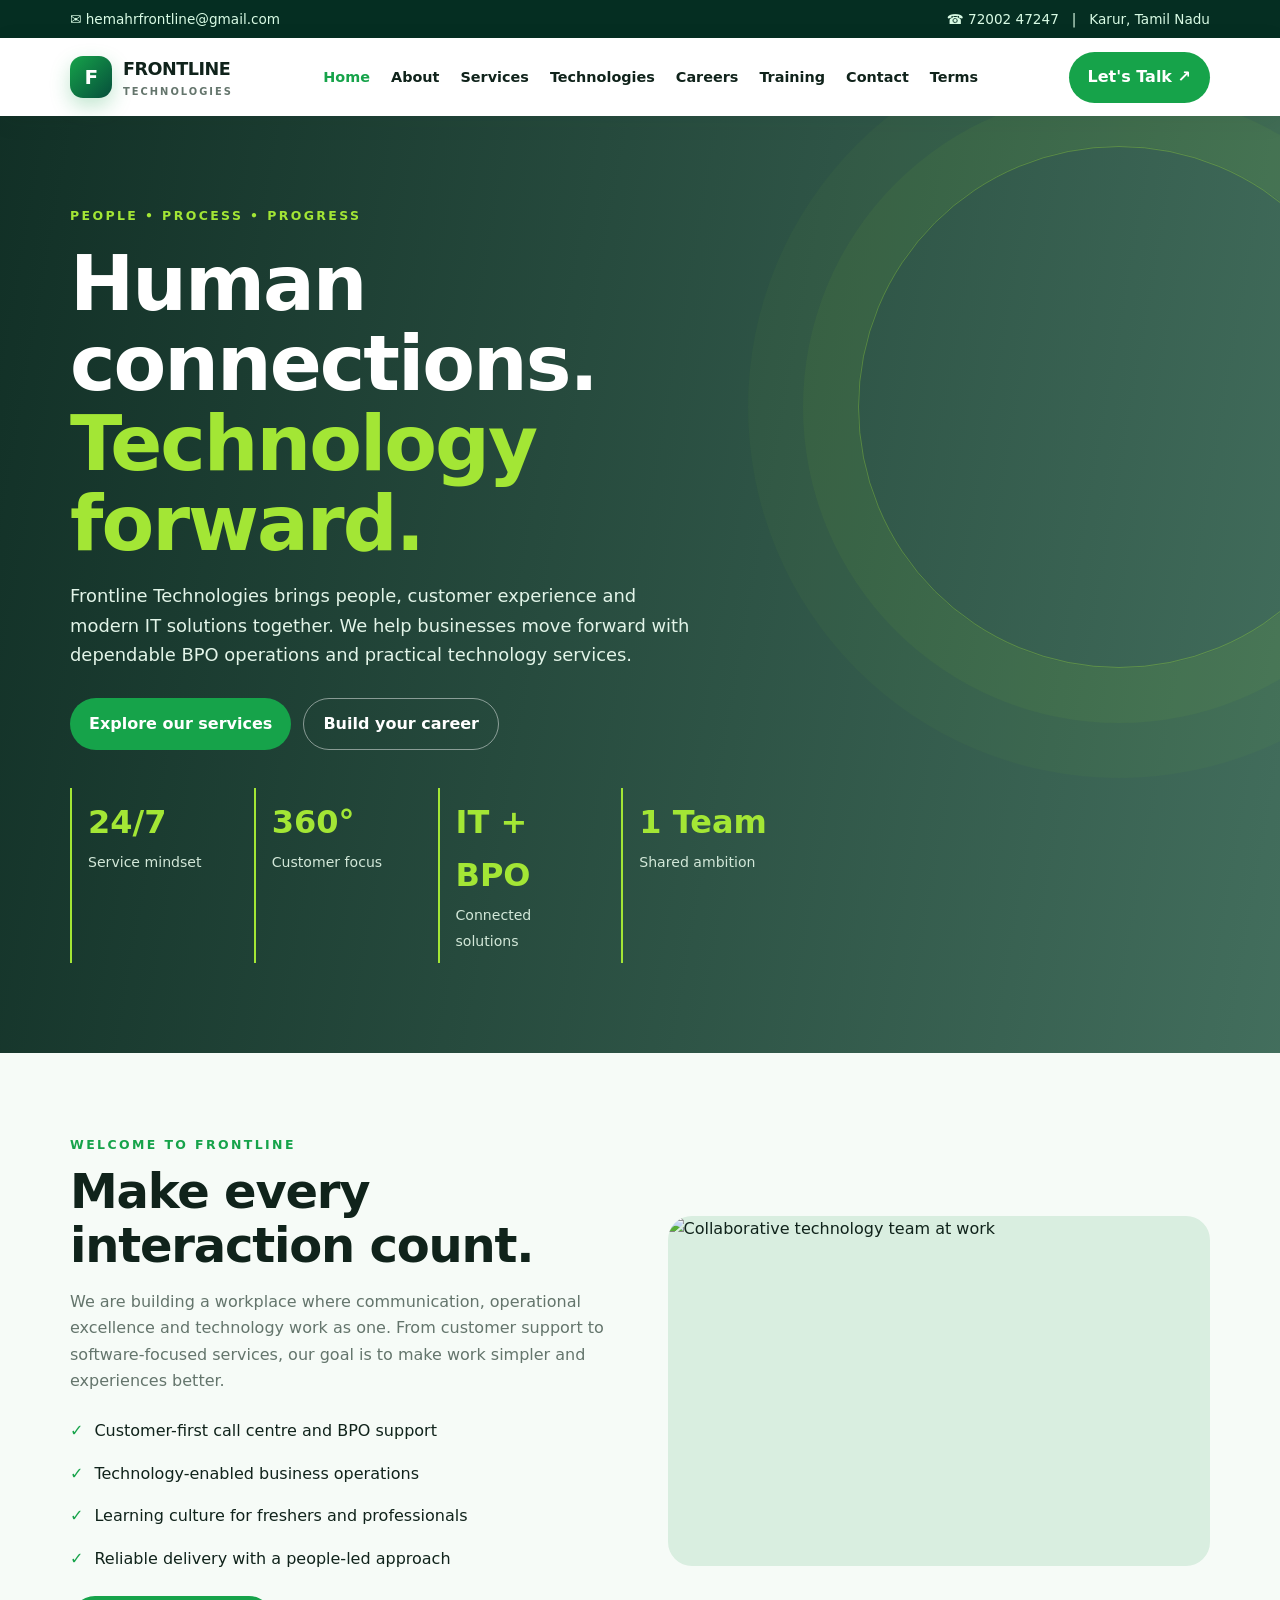
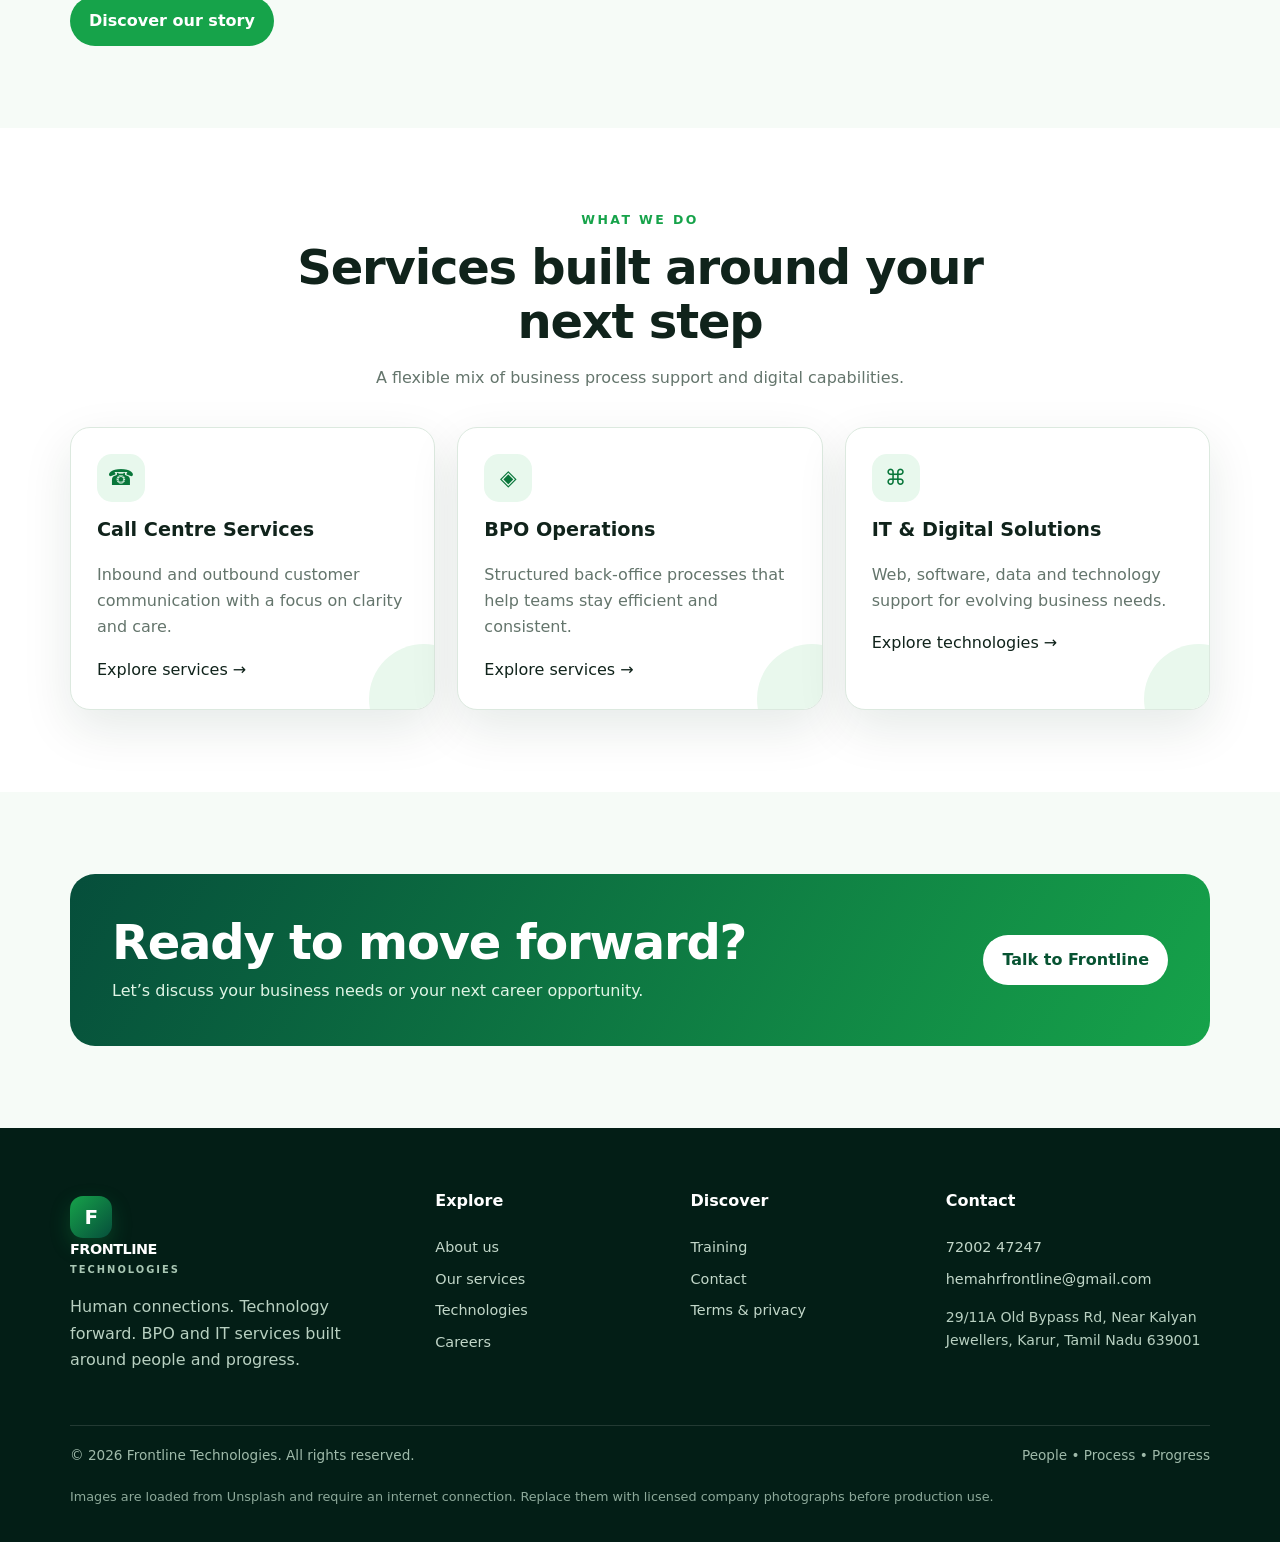
==== index.html @ feb887e4 "Initial commit" ====
<!DOCTYPE html>
<html lang="en"><head><meta charset="UTF-8"><meta name="viewport" content="width=device-width, initial-scale=1.0">
<meta name="description" content="Frontline Technologies - Call centre, BPO and IT technology services in Karur, Tamil Nadu.">
<title>Home | Frontline Technologies</title><link rel="stylesheet" href="assets/style.css"></head><body>
<div class="topbar"><div class="container"><span>✉ hemahrfrontline@gmail.com</span><span>☎ 72002 47247 &nbsp; | &nbsp; Karur, Tamil Nadu</span></div></div>
<header class="navbar"><div class="container nav-inner"><a class="brand" href="index.html"><span class="brand-mark">F</span><span>FRONTLINE<small>TECHNOLOGIES</small></span></a>
<button class="menu-toggle" aria-label="Toggle navigation">☰</button><nav class="nav-links"><a href="index.html" class="active">Home</a><a href="about.html" class="">About</a><a href="services.html" class="">Services</a><a href="technologies.html" class="">Technologies</a><a href="careers.html" class="">Careers</a><a href="training.html" class="">Training</a><a href="contact.html" class="">Contact</a><a href="terms.html" class="">Terms</a></nav><a class="nav-cta" href="contact.html">Let's Talk ↗</a></div></header>
<main>
<section class="hero"><div class="container"><div class="hero-content">
<div class="eyebrow">People • Process • Progress</div><h1>Human connections.<br><span style="color:var(--lime)">Technology forward.</span></h1>
<p>Frontline Technologies brings people, customer experience and modern IT solutions together. We help businesses move forward with dependable BPO operations and practical technology services.</p>
<div class="hero-actions"><a class="btn" href="services.html">Explore our services</a><a class="btn btn-outline" href="careers.html">Build your career</a></div>
<div class="stats"><div class="stat"><strong>24/7</strong><span>Service mindset</span></div><div class="stat"><strong>360°</strong><span>Customer focus</span></div><div class="stat"><strong>IT + BPO</strong><span>Connected solutions</span></div><div class="stat"><strong>1 Team</strong><span>Shared ambition</span></div></div>
</div></div></section>
<section class="section"><div class="container split"><div><div class="eyebrow" style="color:var(--green)">Welcome to Frontline</div><h2>Make every interaction count.</h2><p class="muted">We are building a workplace where communication, operational excellence and technology work as one. From customer support to software-focused services, our goal is to make work simpler and experiences better.</p><ul class="checklist"><li>Customer-first call centre and BPO support</li><li>Technology-enabled business operations</li><li>Learning culture for freshers and professionals</li><li>Reliable delivery with a people-led approach</li></ul><a class="btn" href="about.html">Discover our story</a></div><div class="feature-image"><img src="https://images.unsplash.com/photo-1521737711867-e3b97375f902?auto=format&fit=crop&w=1000&q=85" alt="Collaborative technology team at work"></div></div></section>
<section class="section section-white"><div class="container"><div class="section-head center"><div class="eyebrow" style="color:var(--green)">What we do</div><h2>Services built around your next step</h2><p class="muted">A flexible mix of business process support and digital capabilities.</p></div><div class="grid grid-3">
<div class="card service-card"><div class="iconbox">☎</div><h3>Call Centre Services</h3><p class="muted">Inbound and outbound customer communication with a focus on clarity and care.</p><a href="services.html">Explore services →</a></div>
<div class="card service-card"><div class="iconbox">◈</div><h3>BPO Operations</h3><p class="muted">Structured back-office processes that help teams stay efficient and consistent.</p><a href="services.html">Explore services →</a></div>
<div class="card service-card"><div class="iconbox">⌘</div><h3>IT & Digital Solutions</h3><p class="muted">Web, software, data and technology support for evolving business needs.</p><a href="technologies.html">Explore technologies →</a></div>
</div></div></section>
<section class="section"><div class="container"><div class="banner"><div><h2>Ready to move forward?</h2><p>Let’s discuss your business needs or your next career opportunity.</p></div><a class="btn" href="contact.html">Talk to Frontline</a></div></div></section>
</main>
<footer class="footer"><div class="container"><div class="footer-grid">
<div><a class="brand" href="index.html" style="color:#fff"><span class="brand-mark">F</span><span>FRONTLINE<small style="color:#a9c7b4">TECHNOLOGIES</small></span></a><p style="color:#b8d0c1;max-width:290px">Human connections. Technology forward. BPO and IT services built around people and progress.</p></div>
<div><h4>Explore</h4><a href="about.html">About us</a><a href="services.html">Our services</a><a href="technologies.html">Technologies</a><a href="careers.html">Careers</a></div>
<div><h4>Discover</h4><a href="training.html">Training</a><a href="contact.html">Contact</a><a href="terms.html">Terms & privacy</a></div>
<div><h4>Contact</h4><a href="tel:+917200247247">72002 47247</a><a href="mailto:hemahrfrontline@gmail.com">hemahrfrontline@gmail.com</a><p style="color:#b8d0c1;font-size:.88rem">29/11A Old Bypass Rd, Near Kalyan Jewellers, Karur, Tamil Nadu 639001</p></div>
</div><div class="footer-bottom"><span>© <span data-year></span> Frontline Technologies. All rights reserved.</span><span>People • Process • Progress</span></div>
<p class="copyright-note">Images are loaded from Unsplash and require an internet connection. Replace them with licensed company photographs before production use.</p>
</div></footer><script src="assets/script.js"></script></body></html>
---- assets/style.css ----
:root{--green:#16a34a;--lime:#a3e635;--deep:#052e22;--ink:#10231b;--muted:#64756c;--paper:#f6fbf7;--white:#fff;--line:#dce9df;--shadow:0 18px 50px rgba(5,46,34,.10)}
*{box-sizing:border-box}html{scroll-behavior:smooth}body{margin:0;font-family:Inter,ui-sans-serif,system-ui,-apple-system,Segoe UI,Roboto,Arial,sans-serif;color:var(--ink);background:var(--paper);line-height:1.65}a{color:inherit;text-decoration:none}img{max-width:100%;display:block}.container{width:min(1140px,92%);margin:auto}.topbar{background:var(--deep);color:#d9fbe5;font-size:.85rem;padding:8px 0}.topbar .container{display:flex;justify-content:space-between;gap:15px;flex-wrap:wrap}.navbar{background:#fff;position:sticky;top:0;z-index:20;box-shadow:0 5px 24px #052e2210}.nav-inner{display:flex;align-items:center;justify-content:space-between;min-height:78px;gap:20px}.brand{display:flex;align-items:center;gap:11px;font-weight:900;letter-spacing:-.5px;font-size:1.1rem}.brand-mark{width:42px;height:42px;border-radius:13px;background:linear-gradient(135deg,var(--green),#064e3b);display:grid;place-items:center;color:#fff;font-size:1.25rem;box-shadow:0 8px 20px #16a34a44}.brand small{display:block;font-size:.62rem;letter-spacing:2px;color:var(--muted);font-weight:700}.nav-links{display:flex;align-items:center;gap:21px;font-size:.9rem;font-weight:650}.nav-links a:hover,.nav-links a.active{color:var(--green)}.nav-cta,.btn{display:inline-flex;align-items:center;justify-content:center;padding:12px 19px;border-radius:999px;background:var(--green);color:#fff;font-weight:800;border:0;cursor:pointer;transition:.2s}.nav-cta:hover,.btn:hover{background:#08763a;transform:translateY(-2px)}.btn-outline{background:transparent;color:var(--deep);border:1px solid #b8d8c1}.btn-outline:hover{background:#e8f7ec;color:var(--deep)}.menu-toggle{display:none;background:none;border:0;font-size:1.6rem}.hero{position:relative;isolation:isolate;overflow:hidden;color:#fff;background:linear-gradient(100deg,rgba(3,35,25,.94),rgba(4,61,39,.74)),url('https://images.unsplash.com/photo-1497366754035-f200968a6e72?auto=format&fit=crop&w=1900&q=85') center/cover;min-height:590px;display:flex;align-items:center}.hero:after{content:"";position:absolute;z-index:-1;width:520px;height:520px;border:1px solid #a3e63555;border-radius:50%;right:-100px;top:30px;box-shadow:0 0 0 55px #a3e6350d,0 0 0 110px #a3e63508}.hero-content{max-width:720px;padding:90px 0}.eyebrow{color:var(--lime);font-size:.78rem;font-weight:900;letter-spacing:2.4px;text-transform:uppercase}.hero h1{font-size:clamp(2.6rem,6vw,5rem);line-height:1.04;letter-spacing:-2px;margin:17px 0}.hero p{font-size:1.12rem;color:#e2f4e8;max-width:620px}.hero-actions{display:flex;gap:12px;flex-wrap:wrap;margin-top:28px}.hero .btn-outline{color:#fff;border-color:#ffffff77}.section{padding:82px 0}.section-white{background:#fff}.section-dark{background:var(--deep);color:#fff}.section-head{max-width:700px;margin-bottom:36px}.section-head.center{text-align:center;margin-left:auto;margin-right:auto}.section h2{font-size:clamp(2rem,4vw,3rem);line-height:1.12;letter-spacing:-1.2px;margin:10px 0 15px}.section-head p,.muted{color:var(--muted)}.section-dark .muted{color:#c1d8ca}.grid{display:grid;gap:22px}.grid-3{grid-template-columns:repeat(3,1fr)}.grid-2{grid-template-columns:repeat(2,1fr)}.card{background:#fff;border:1px solid var(--line);border-radius:20px;padding:26px;box-shadow:var(--shadow)}.card h3{margin:12px 0 8px;font-size:1.2rem}.iconbox{width:48px;height:48px;border-radius:15px;background:#e8f8ed;color:#08763a;display:grid;place-items:center;font-size:1.35rem}.feature-image{border-radius:24px;overflow:hidden;min-height:350px;background:#d9eee0}.feature-image img{width:100%;height:100%;min-height:350px;object-fit:cover}.split{display:grid;grid-template-columns:1fr 1fr;gap:55px;align-items:center}.checklist{list-style:none;padding:0}.checklist li{padding:8px 0}.checklist li:before{content:"✓";color:var(--green);font-weight:900;margin-right:11px}.stats{display:grid;grid-template-columns:repeat(4,1fr);gap:15px;margin-top:38px}.stat{border-left:2px solid var(--lime);padding:8px 16px}.stat strong{display:block;font-size:2rem;color:var(--lime)}.stat span{font-size:.88rem;color:#d3e8d9}.page-hero{padding:82px 0;background:linear-gradient(110deg,#052e22ed,#0b6b3ee0),url('https://images.unsplash.com/photo-1497366811353-6870744d04b2?auto=format&fit=crop&w=1800&q=80') center/cover;color:#fff}.page-hero h1{font-size:clamp(2.5rem,5vw,4rem);line-height:1.1;margin:8px 0}.page-hero p{max-width:700px;color:#d9f5e2}.tag{display:inline-block;background:#e9f8ed;color:#08763a;border-radius:99px;padding:5px 11px;font-size:.76rem;font-weight:800}.service-card{position:relative;overflow:hidden}.service-card:after{content:"";position:absolute;width:110px;height:110px;border-radius:50%;background:#e9f8ed;right:-45px;bottom:-45px}.banner{border-radius:25px;padding:42px;background:linear-gradient(120deg,#064e3b,#16a34a);color:#fff;display:flex;align-items:center;justify-content:space-between;gap:25px}.banner h2{margin:0 0 8px}.banner p{color:#e0f5e6;margin:0}.banner .btn{background:#fff;color:#075332;white-space:nowrap}.job{display:flex;justify-content:space-between;gap:20px;align-items:center}.job h3{margin:0}.job p{margin:4px 0;color:var(--muted)}.job+.job{border-top:1px solid var(--line);padding-top:20px;margin-top:20px}.form{display:grid;gap:14px}.form-row{display:grid;grid-template-columns:1fr 1fr;gap:14px}label{font-size:.88rem;font-weight:750}input,select,textarea{width:100%;margin-top:6px;border:1px solid #cfe0d3;border-radius:12px;padding:13px 14px;font:inherit;background:#fff;color:var(--ink)}textarea{min-height:130px;resize:vertical}.notice{padding:14px 17px;background:#eaf8ee;border-left:4px solid var(--green);border-radius:9px;color:#14532d;font-size:.9rem}.footer{background:#031e16;color:#d7e9dd;padding:60px 0 22px}.footer-grid{display:grid;grid-template-columns:1.5fr 1fr 1fr 1.2fr;gap:35px}.footer h4{color:#fff;margin-top:0}.footer a{display:block;color:#c2d7c9;margin:8px 0;font-size:.9rem}.footer a:hover{color:var(--lime)}.footer-bottom{border-top:1px solid #ffffff20;margin-top:35px;padding-top:18px;color:#9fbaaa;font-size:.85rem;display:flex;justify-content:space-between;gap:15px;flex-wrap:wrap}.contact-line{display:flex;gap:12px;align-items:flex-start;margin:17px 0}.contact-line b{display:block;color:#fff}.map-panel{min-height:290px;border-radius:20px;background:linear-gradient(135deg,#d9f5e1,#f5fbf6);display:grid;place-items:center;text-align:center;padding:30px;color:#14532d}.faq details{background:#fff;border:1px solid var(--line);border-radius:13px;padding:17px 20px;margin:10px 0}.faq summary{font-weight:800;cursor:pointer}.faq p{color:var(--muted);margin-bottom:0}.pill-list{display:flex;flex-wrap:wrap;gap:10px}.pill-list span{background:#e9f8ed;color:#14532d;border-radius:99px;padding:9px 14px;font-size:.88rem;font-weight:700}.copyright-note{font-size:.8rem;color:#8da99a;margin-top:20px}
@media(max-width:900px){.nav-links{display:none;position:absolute;top:78px;left:0;right:0;background:#fff;padding:20px 4%;box-shadow:var(--shadow);flex-direction:column;align-items:flex-start}.nav-links.open{display:flex}.menu-toggle{display:block}.nav-cta{display:none}.grid-3{grid-template-columns:repeat(2,1fr)}.footer-grid{grid-template-columns:repeat(2,1fr)}.split{gap:30px}}
@media(max-width:620px){.hero{min-height:560px}.hero-content{padding:70px 0}.section{padding:60px 0}.grid-3,.grid-2,.split,.stats,.footer-grid,.form-row{grid-template-columns:1fr}.banner,.job{align-items:flex-start;flex-direction:column}.topbar .container{font-size:.78rem}.card{padding:22px}}
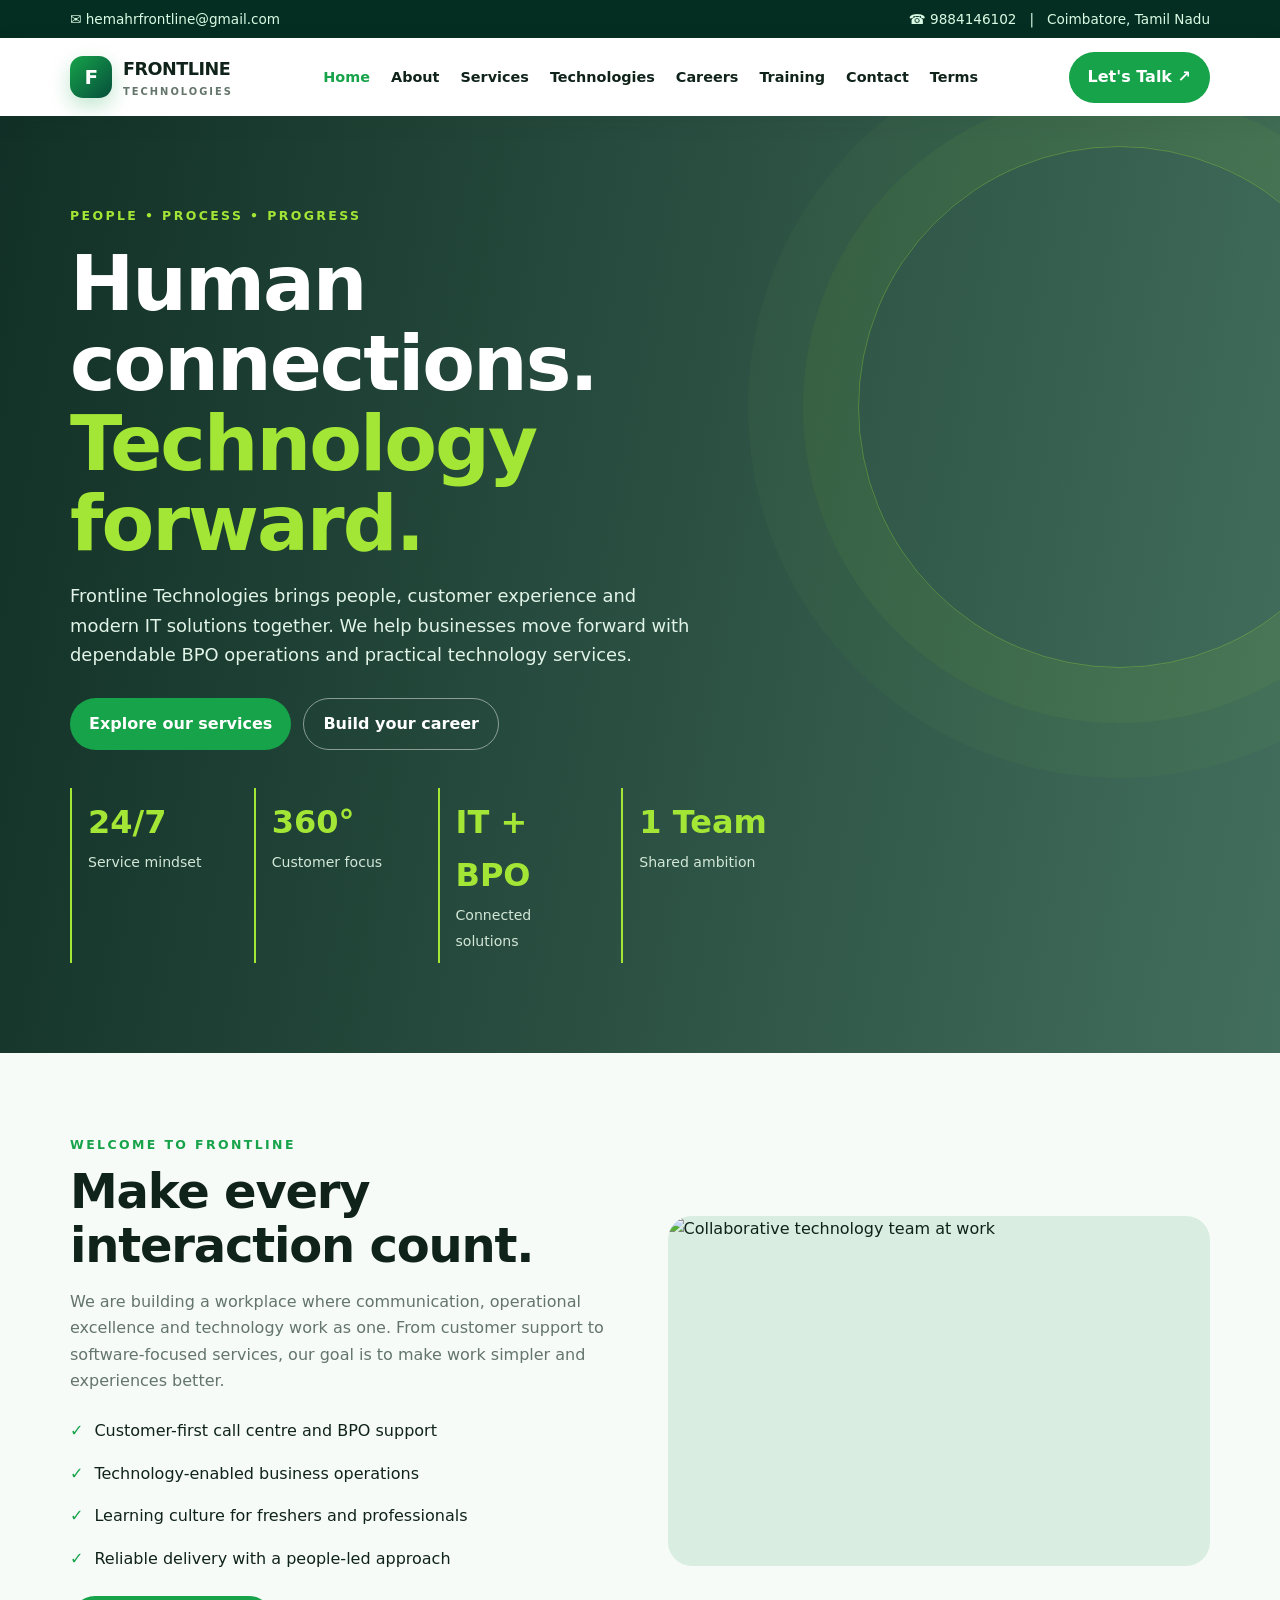
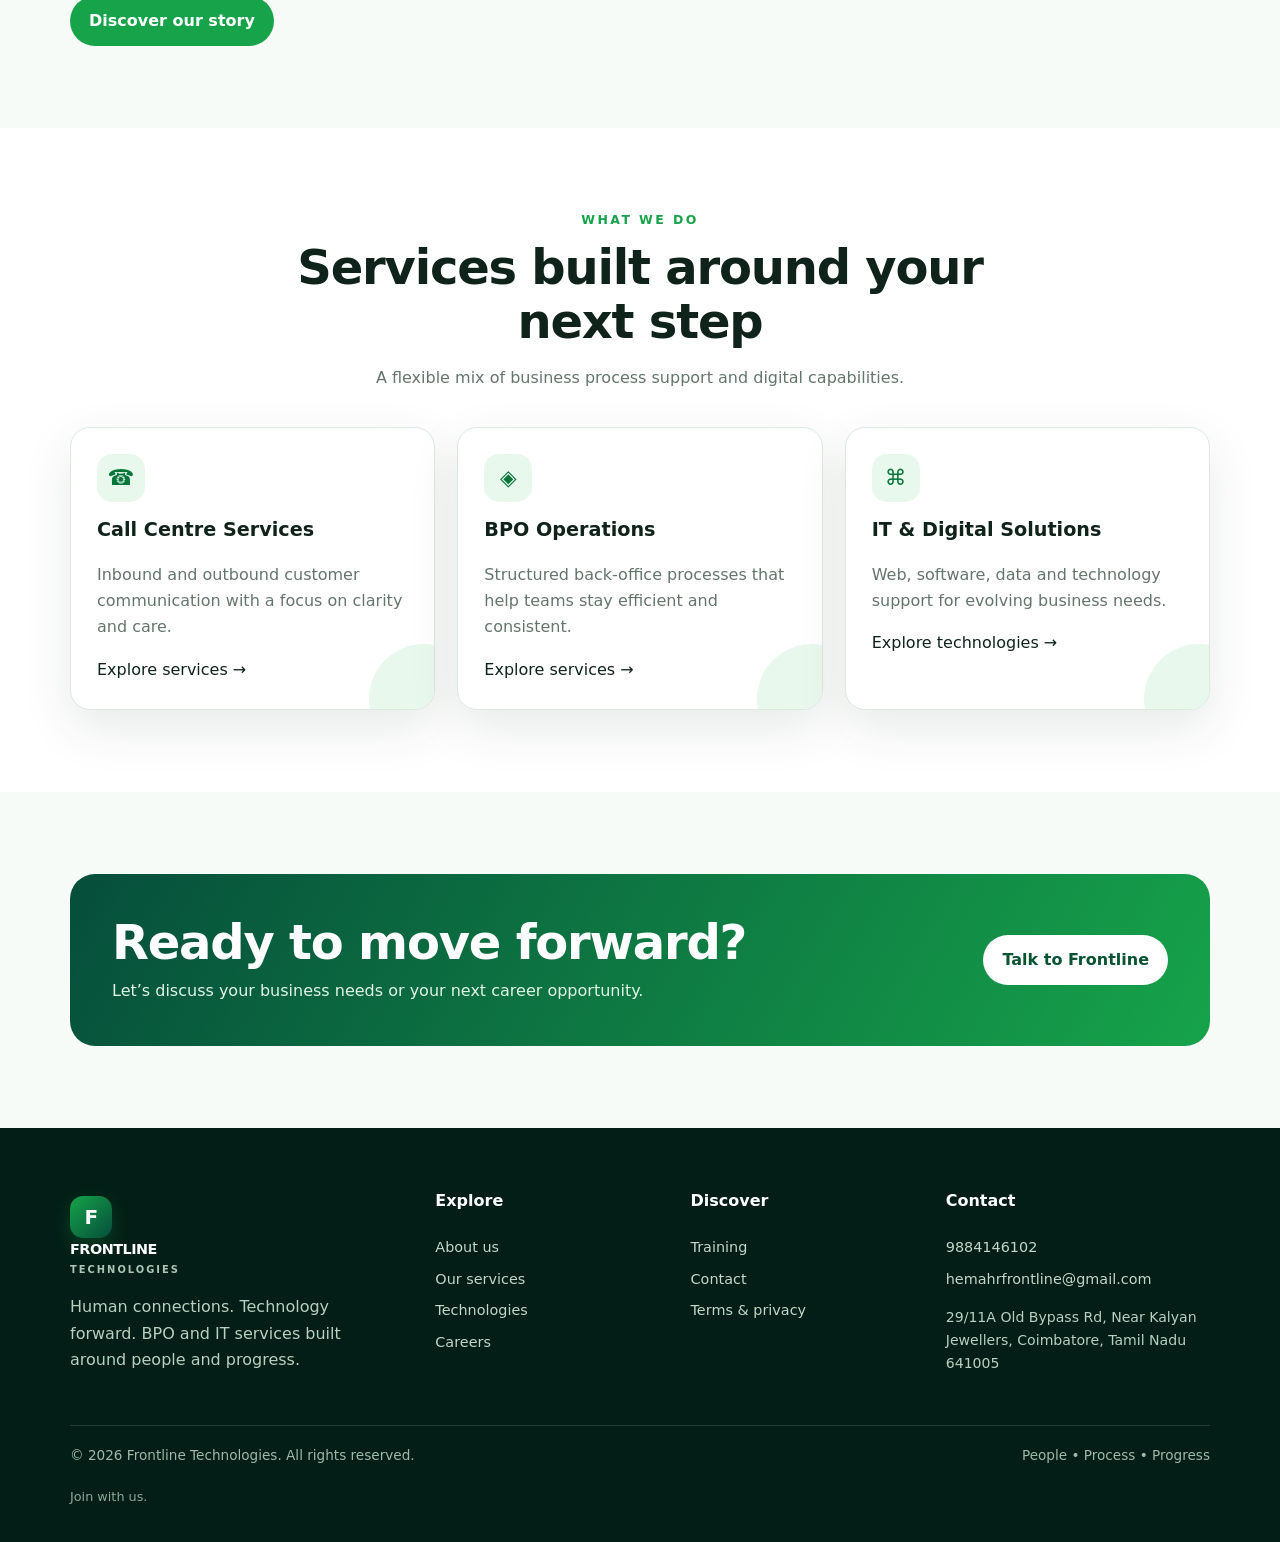
==== commit 709bbebc: "Update contact information and location in index.html" ====
--- a/index.html
+++ b/index.html
@@ -1,8 +1,8 @@
 <!DOCTYPE html>
 <html lang="en"><head><meta charset="UTF-8"><meta name="viewport" content="width=device-width, initial-scale=1.0">
-<meta name="description" content="Frontline Technologies - Call centre, BPO and IT technology services in Karur, Tamil Nadu.">
+<meta name="description" content="Frontline Technologies - Call centre, BPO and IT technology services in Coimbatore, Tamil Nadu.">
 <title>Home | Frontline Technologies</title><link rel="stylesheet" href="assets/style.css"></head><body>
-<div class="topbar"><div class="container"><span>✉ hemahrfrontline@gmail.com</span><span>☎ 72002 47247 &nbsp; | &nbsp; Karur, Tamil Nadu</span></div></div>
+<div class="topbar"><div class="container"><span>✉ hemahrfrontline@gmail.com</span><span>☎ 9884146102 &nbsp; | &nbsp; Coimbatore, Tamil Nadu</span></div></div>
 <header class="navbar"><div class="container nav-inner"><a class="brand" href="index.html"><span class="brand-mark">F</span><span>FRONTLINE<small>TECHNOLOGIES</small></span></a>
 <button class="menu-toggle" aria-label="Toggle navigation">☰</button><nav class="nav-links"><a href="index.html" class="active">Home</a><a href="about.html" class="">About</a><a href="services.html" class="">Services</a><a href="technologies.html" class="">Technologies</a><a href="careers.html" class="">Careers</a><a href="training.html" class="">Training</a><a href="contact.html" class="">Contact</a><a href="terms.html" class="">Terms</a></nav><a class="nav-cta" href="contact.html">Let's Talk ↗</a></div></header>
 <main>
@@ -24,7 +24,7 @@
 <div><a class="brand" href="index.html" style="color:#fff"><span class="brand-mark">F</span><span>FRONTLINE<small style="color:#a9c7b4">TECHNOLOGIES</small></span></a><p style="color:#b8d0c1;max-width:290px">Human connections. Technology forward. BPO and IT services built around people and progress.</p></div>
 <div><h4>Explore</h4><a href="about.html">About us</a><a href="services.html">Our services</a><a href="technologies.html">Technologies</a><a href="careers.html">Careers</a></div>
 <div><h4>Discover</h4><a href="training.html">Training</a><a href="contact.html">Contact</a><a href="terms.html">Terms & privacy</a></div>
-<div><h4>Contact</h4><a href="tel:+917200247247">72002 47247</a><a href="mailto:hemahrfrontline@gmail.com">hemahrfrontline@gmail.com</a><p style="color:#b8d0c1;font-size:.88rem">29/11A Old Bypass Rd, Near Kalyan Jewellers, Karur, Tamil Nadu 639001</p></div>
+<div><h4>Contact</h4><a href="tel:9884146102">9884146102</a><a href="mailto:hemahrfrontline@gmail.com">hemahrfrontline@gmail.com</a><p style="color:#b8d0c1;font-size:.88rem">29/11A Old Bypass Rd, Near Kalyan Jewellers, Coimbatore, Tamil Nadu 641005</p></div>
 </div><div class="footer-bottom"><span>© <span data-year></span> Frontline Technologies. All rights reserved.</span><span>People • Process • Progress</span></div>
-<p class="copyright-note">Images are loaded from Unsplash and require an internet connection. Replace them with licensed company photographs before production use.</p>
-</div></footer><script src="assets/script.js"></script></body></html>+<p class="copyright-note">Join with us.</p>
+</div></footer><script src="assets/script.js"></script></body></html>
